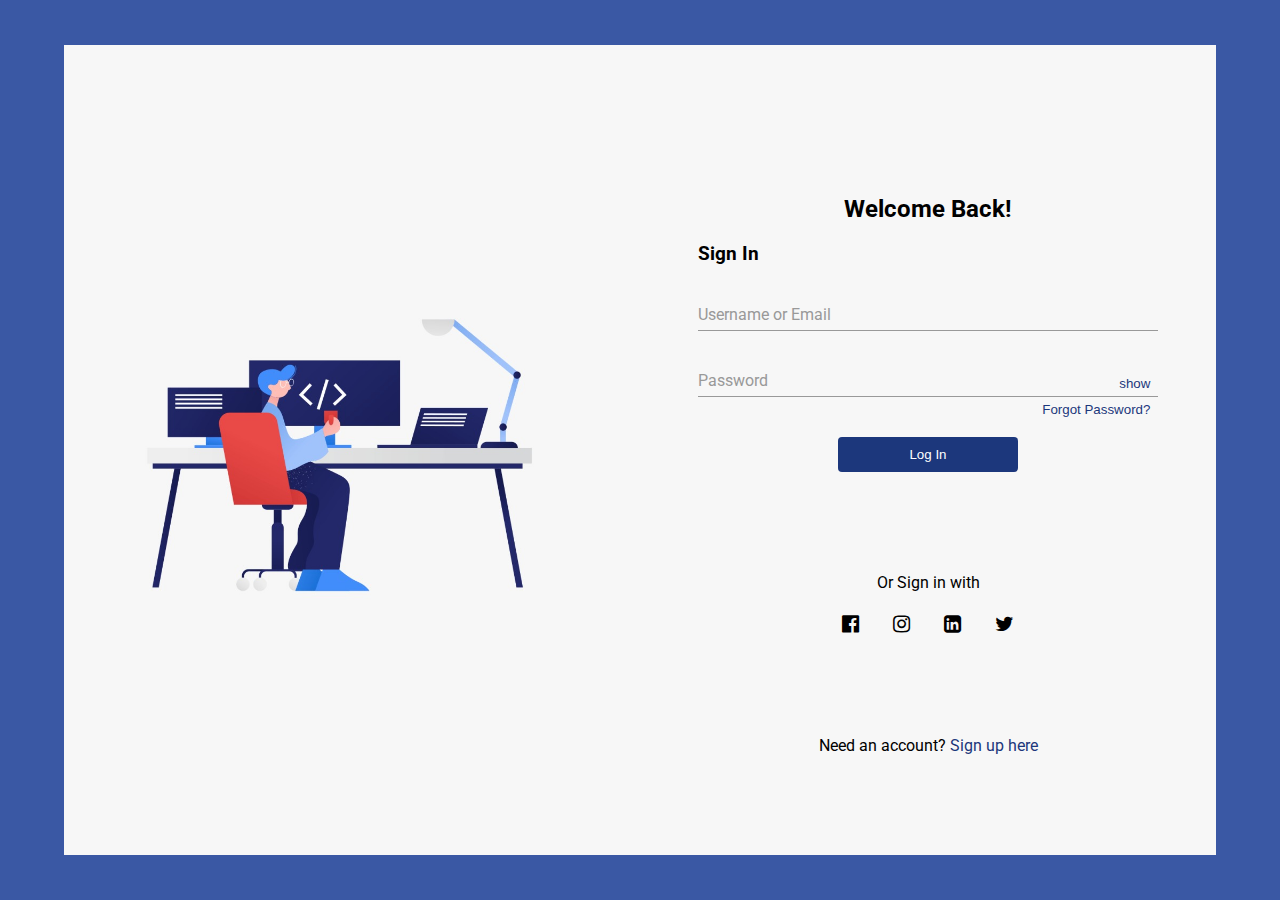
==== HNG Task 1/index.html @ f7546306 "Login_Page Setup" ====
<!DOCTYPE html>
<html lang="en">

<head>
    <meta charset="UTF-8">
    <meta name="viewport" content="width=device-width, initial-scale=1.0">
    <meta http-equiv="X-UA-Compatible" content="ie=edge">
    <link href="https://fonts.googleapis.com/css?family=Roboto&display=swap" rel="stylesheet">
    <link rel="stylesheet" href="./css/font-awesome-4.7.0/css/font-awesome.min.css">
    <link rel="stylesheet" href="./css/style.css">
    <title>Log In Page</title>
</head>

<body>


    <main>
        <section class="login-form">
            <div class="bg">

            </div>
            <div class="box">
                <form action="">
                    <h2>Welcome Back!</h2>
                    <h3>Sign In</h3>
                    <div>
                        <input type="email" required>
                        <label for="">Username or Email</label>
                    </div>
                    <div>
                        <input type="password" required>
                        <label for="">Password</label>
                        <button class="show-pswrd"> show </button>
                        <button class="forgot-pswrd"> Forgot Password? </button>

                    </div>
                    <input type="submit" value="Log In">
                </form>

                <div class="alternate">
                    <p>Or Sign in with</p>
                    <a href="#"><i class="fa fa-facebook-official" aria-hidden="true"></i></a>
                    <a href="#"><i class="fa fa-instagram" aria-hidden="true"></i></a>
                    <a href="#"><i class="fa fa-linkedin-square" aria-hidden="true"></i></a>
                    <a href="#"><i class="fa fa-twitter" aria-hidden="true"></i></a>
                </div>

                <p class="need">Need an account? <a href="#">Sign up here</a></p>
            </div>
        </section>
    </main>
</body>

</html>
---- HNG Task 1/css/style.css ----
* {
    padding: 0;
    margin: 0;
    box-sizing: border-box;
}

body {
    background: #3a58a4;
    font-family: 'Roboto', sans-serif;
}

section.login-form {
    display: flex;
    align-items: center;
    position: absolute;
    top: 50%;
    left: 50%;
    transform: translate(-50%, -50%);
    width: 90%;
    height: 90vh;
    /* padding-top: 40px; */
    /* box-shadow: 0 5px 10px rgba(00, 00, 00, 0.2); */
    background: #f7f7f7;

}

.bg {
    background: url(../backgroud-img.jpg);
    background-position: center;
    background-size: contain;
    background-repeat: no-repeat;
}

.box,
.bg {
    flex-basis: 50%;
    height: 100%;
}

.box {
    display: flex;
    flex-wrap: wrap;
    flex-direction: column;
    justify-content: space-between;
    align-items: center;
}

.box h2 {
    margin-top: 50px;
    margin-bottom: 20px;
    text-align: center;
}

.box h3 {
    margin-bottom: 30px;
}

.box form {
    width: 80%;
    margin: auto;
    /* margin-top: 50px; */
}

.box input {
    border: none;
    border-bottom: 1px solid #999;
    width: 100%;
    padding: 10px 0;
    /* margin-bottom: 30px; */
    outline: none;
    background: #f7f7f7;
}


.box form div {
    position: relative;
    margin-bottom: 30px;
}

.box form div label {
    position: absolute;
    left: 0;
    top: 10px;
    pointer-events: none;
    color: #999;
    transition: 0.5s;
}


.box form .show-pswrd {
    position: absolute;
    top: 15px;
    right: 8px;
}

.box form .forgot-pswrd {
    position: absolute;
    bottom: -20px;
    right: 8px;
}

.box form .forgot-pswrd,
.box form .show-pswrd {
    background: transparent;
    border: none;
    color: #1c377c;
    pointer-events: none;
}

.box input:focus~label,
.box textarea:focus~label,
.box input:valid~label,
.box textarea:valid~label {
    top: -12px;
    color: #1c377c;
    font-size: 12px;
    font-weight: bold;
}

.box input:focus,
.box textarea:focus,
.box input:valid,
.box textarea:valid {
    border-bottom: 2px solid #1c377c;
}

.box input[type="submit"] {
    border-bottom: none;
    border-radius: 4px;
    background-color: #1c377c;
    color: #fff;
    margin: auto;
    margin-bottom: 0;
    margin-top: 40px;
    width: 180px;
    display: block;
    cursor: pointer;
}

.box input[type="submit"]:hover {
    background-color: rgb(28, 55, 124, 0.95);
}

.alternate {
    /* margin-top: 20px; */
    text-align: center;
    /* margin:auto; */
}

.alternate p {
    margin-bottom: 20px;
}

.alternate a {
    color: #000;
    text-decoration: none;
    font-size: 20px;
    margin-right: 15px;
    margin-left: 15px;
    display: inline-block;
    transition: all 0.3s;
}

.alternate a:hover {
    color: #3a58a4;
    transform: scale(1.4);
    transition: all 0.3s;
}

.need {
    text-align: center;
    margin: auto;
}

.need a {
    text-decoration: none;
    color: #1c377c;
}

@media (max-width: 36em) {


    .bg {
        display: none;
    }

    .box,
    .bg {
        flex-basis: 100%;
        margin: auto;
        height: 100%;
    }
}
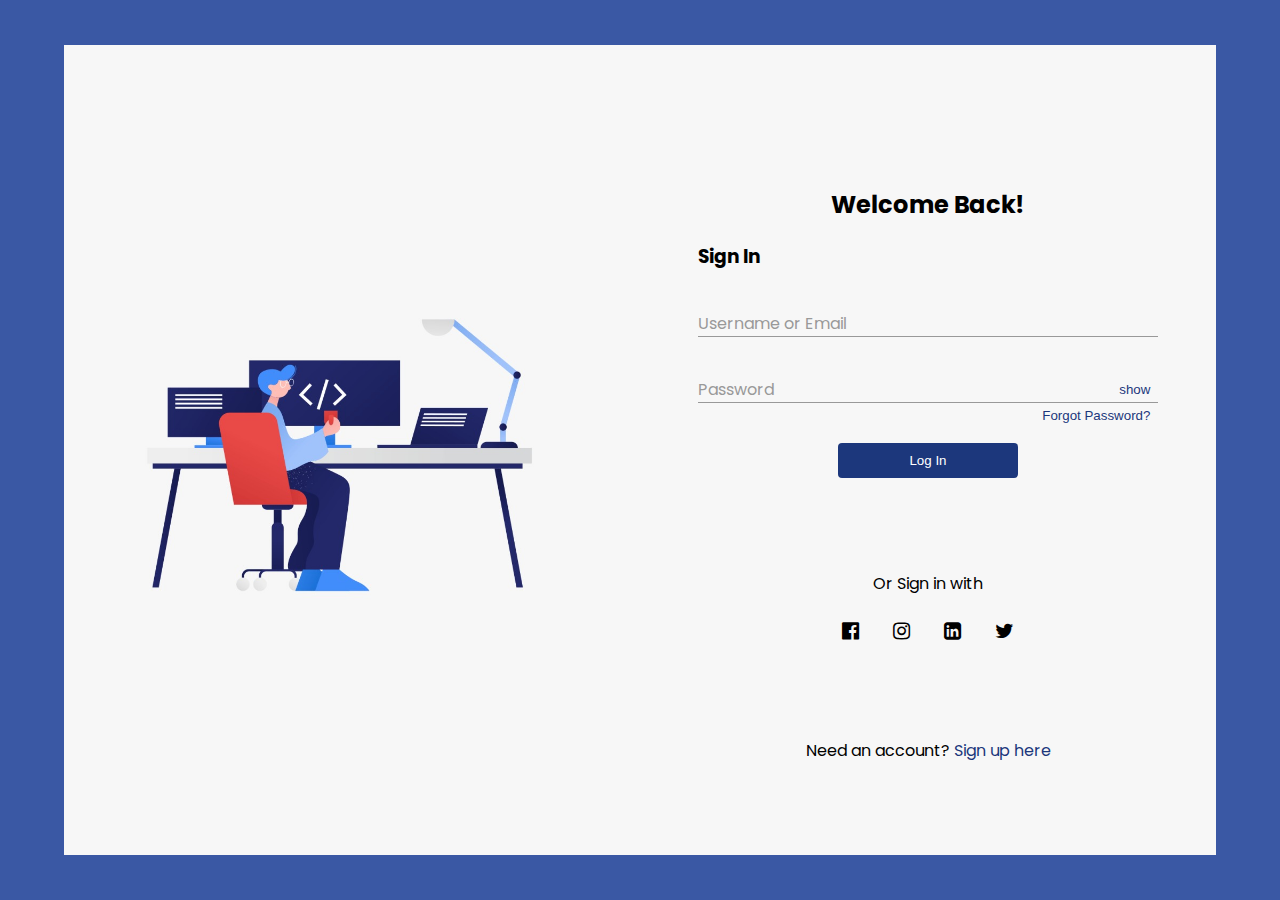
==== commit 29794d4b: "Changed the font from roboto to poppins" ====
--- a/HNG Task 1/index.html
+++ b/HNG Task 1/index.html
@@ -5,7 +5,7 @@
     <meta charset="UTF-8">
     <meta name="viewport" content="width=device-width, initial-scale=1.0">
     <meta http-equiv="X-UA-Compatible" content="ie=edge">
-    <link href="https://fonts.googleapis.com/css?family=Roboto&display=swap" rel="stylesheet">
+    <link href="https://fonts.googleapis.com/css?family=Poppins:400,500,700&display=swap" rel="stylesheet">
     <link rel="stylesheet" href="./css/font-awesome-4.7.0/css/font-awesome.min.css">
     <link rel="stylesheet" href="./css/style.css">
     <title>Log In Page</title>
--- a/HNG Task 1/css/style.css
+++ b/HNG Task 1/css/style.css
@@ -6,7 +6,7 @@
 
 body {
     background: #3a58a4;
-    font-family: 'Roboto', sans-serif;
+    font-family: 'Poppins', sans-serif;
 }
 
 section.login-form {
